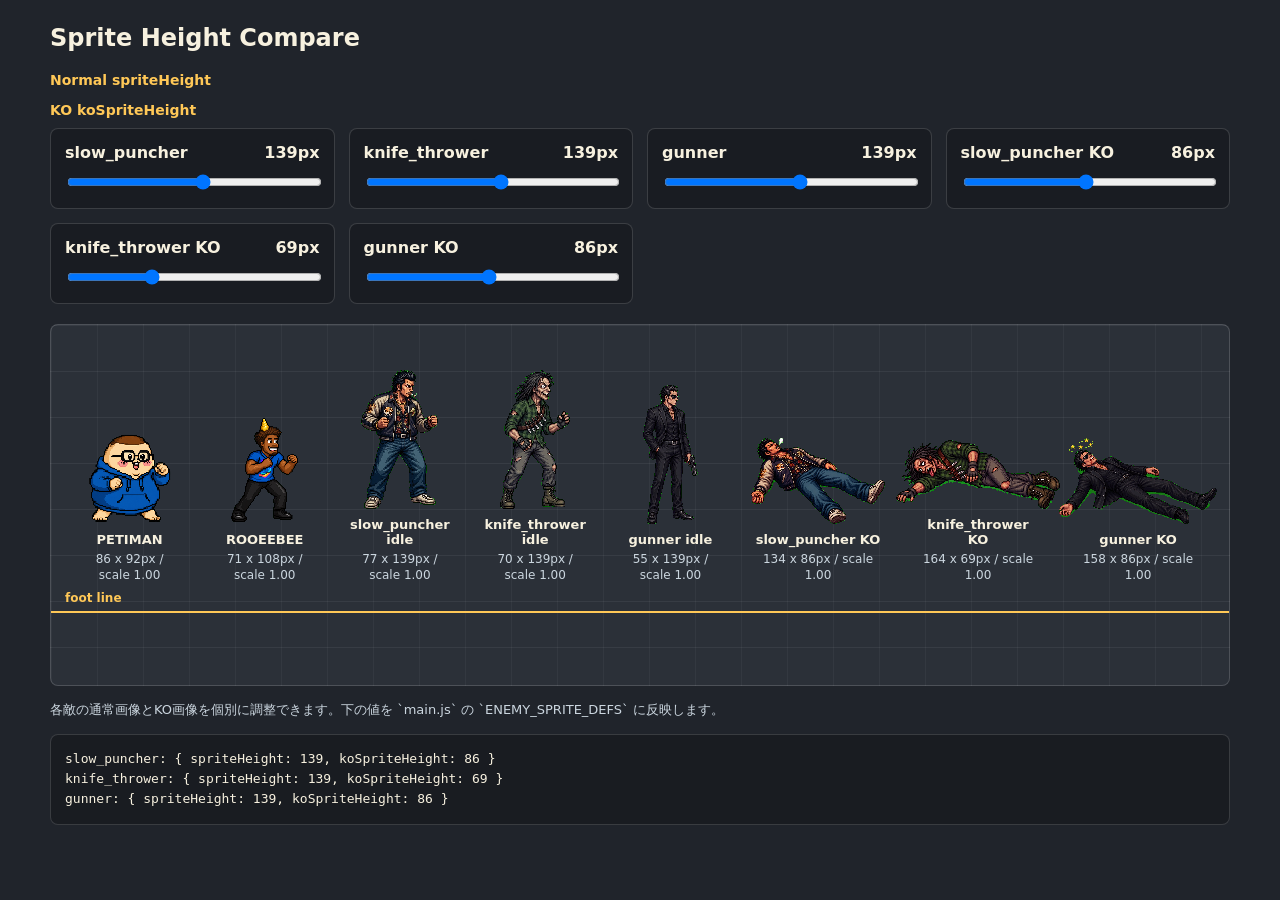
==== sprite-height-compare.html @ 7318591c "Add enemy sprites and size tuning" ====
<!doctype html>
<html lang="ja">
  <head>
    <meta charset="UTF-8" />
    <meta name="viewport" content="width=device-width, initial-scale=1.0" />
    <title>Sprite Height Compare</title>
    <style>
      :root {
        color: #f7f1df;
        background: #20242b;
        font-family: Trebuchet MS, system-ui, sans-serif;
      }

      body {
        margin: 0;
        padding: 24px;
      }

      main {
        max-width: 1180px;
        margin: 0 auto;
      }

      h1 {
        margin: 0 0 16px;
        font-size: 24px;
      }

      .controls {
        display: grid;
        grid-template-columns: repeat(auto-fit, minmax(260px, 1fr));
        gap: 14px;
        margin-bottom: 20px;
      }

      .controls-title {
        grid-column: 1 / -1;
        margin: 4px 0 -4px;
        color: #ffc857;
        font-size: 14px;
        font-weight: 900;
      }

      .control {
        padding: 14px;
        border: 1px solid rgba(255, 255, 255, 0.15);
        border-radius: 8px;
        background: rgba(0, 0, 0, 0.2);
      }

      label {
        display: flex;
        justify-content: space-between;
        gap: 12px;
        margin-bottom: 10px;
        font-weight: 900;
      }

      input[type="range"] {
        width: 100%;
      }

      .stage {
        position: relative;
        overflow-x: auto;
        min-height: 360px;
        border: 1px solid rgba(255, 255, 255, 0.16);
        border-radius: 8px;
        background:
          linear-gradient(rgba(255, 255, 255, 0.06) 1px, transparent 1px) 0 0 / 100% 46px,
          linear-gradient(90deg, rgba(255, 255, 255, 0.04) 1px, transparent 1px) 0 0 / 46px 100%,
          #2b3038;
      }

      .ground {
        position: absolute;
        left: 0;
        right: 0;
        bottom: 72px;
        height: 2px;
        background: #ffc857;
      }

      .line-label {
        position: absolute;
        left: 14px;
        bottom: 80px;
        color: #ffc857;
        font-size: 12px;
        font-weight: 900;
      }

      .row {
        position: relative;
        display: flex;
        align-items: flex-end;
        gap: 34px;
        min-width: 1040px;
        height: 330px;
        padding: 0 28px 72px;
        box-sizing: border-box;
      }

      .sprite-card {
        width: 126px;
        text-align: center;
      }

      .sprite-wrap {
        display: flex;
        align-items: flex-end;
        justify-content: center;
        height: 210px;
      }

      canvas {
        image-rendering: pixelated;
      }

      .name {
        margin-top: 8px;
        font-size: 13px;
        font-weight: 900;
      }

      .meta {
        margin-top: 4px;
        color: #cbd6df;
        font-size: 12px;
        line-height: 1.35;
      }

      .note {
        margin-top: 14px;
        color: #cbd6df;
        font-size: 13px;
        line-height: 1.55;
      }

      .values {
        white-space: pre-wrap;
        margin-top: 14px;
        padding: 14px;
        border: 1px solid rgba(255, 255, 255, 0.14);
        border-radius: 8px;
        color: #f7f1df;
        background: rgba(0, 0, 0, 0.22);
        font: 13px/1.55 ui-monospace, SFMono-Regular, Menlo, monospace;
      }
    </style>
  </head>
  <body>
    <main>
      <h1>Sprite Height Compare</h1>

      <section id="controls" class="controls">
        <div class="controls-title">Normal spriteHeight</div>
        <div class="controls-title">KO koSpriteHeight</div>
      </section>

      <section class="stage">
        <div class="ground"></div>
        <div class="line-label">foot line</div>
        <div id="row" class="row"></div>
      </section>

      <p class="note">
        各敵の通常画像とKO画像を個別に調整できます。下の値を `main.js` の `ENEMY_SPRITE_DEFS` に反映します。
      </p>
      <pre id="values" class="values"></pre>
    </main>

    <script>
      const sprites = [
        {
          name: "PETIMAN",
          kind: "player",
          path: "assets/sprites/player/petiman-idle.png",
          height: 92,
        },
        {
          name: "ROOEEBEE",
          kind: "player",
          path: "assets/sprites/player/rooeeebee-idle.png",
          height: 108,
        },
        {
          name: "slow_puncher idle",
          kind: "enemy",
          enemy: "slow_puncher",
          control: "slow_puncher",
          path: "assets/sprites/enemy/general/slow_puncher_idle.png",
          height: 139,
        },
        {
          name: "knife_thrower idle",
          kind: "enemy",
          enemy: "knife_thrower",
          control: "knife_thrower",
          path: "assets/sprites/enemy/general/knife_thrower_idle.png",
          height: 139,
        },
        {
          name: "gunner idle",
          kind: "enemy",
          enemy: "gunner",
          control: "gunner",
          path: "assets/sprites/enemy/general/gunner_idle.png",
          height: 139,
        },
        {
          name: "slow_puncher KO",
          kind: "enemy-ko",
          enemy: "slow_puncher",
          control: "slow_puncher_ko",
          path: "assets/sprites/enemy/general/slow_puncher_ko.png",
          height: 86,
        },
        {
          name: "knife_thrower KO",
          kind: "enemy-ko",
          enemy: "knife_thrower",
          control: "knife_thrower_ko",
          path: "assets/sprites/enemy/general/knife_thrower_ko.png",
          height: 69,
        },
        {
          name: "gunner KO",
          kind: "enemy-ko",
          enemy: "gunner",
          control: "gunner_ko",
          path: "assets/sprites/enemy/general/gunner_ko.png",
          height: 86,
        },
      ];

      const row = document.querySelector("#row");
      const controls = document.querySelector("#controls");
      const values = document.querySelector("#values");
      const loadedSprites = [];
      const sliders = {};
      const enemySettings = {
        slow_puncher: { spriteHeight: 139, koSpriteHeight: 86 },
        knife_thrower: { spriteHeight: 139, koSpriteHeight: 69 },
        gunner: { spriteHeight: 139, koSpriteHeight: 86 },
      };

      function loadImage(path) {
        return new Promise((resolve, reject) => {
          const image = new Image();
          image.onload = () => resolve(image);
          image.onerror = reject;
          image.src = path;
        });
      }

      function getVisibleBounds(image) {
        const canvas = document.createElement("canvas");
        canvas.width = image.naturalWidth;
        canvas.height = image.naturalHeight;
        const context = canvas.getContext("2d", { willReadFrequently: true });
        context.drawImage(image, 0, 0);
        const { data, width, height } = context.getImageData(0, 0, canvas.width, canvas.height);
        let minX = width;
        let minY = height;
        let maxX = -1;
        let maxY = -1;

        for (let y = 0; y < height; y += 1) {
          for (let x = 0; x < width; x += 1) {
            const alpha = data[(y * width + x) * 4 + 3];
            if (alpha <= 8) continue;
            minX = Math.min(minX, x);
            minY = Math.min(minY, y);
            maxX = Math.max(maxX, x);
            maxY = Math.max(maxY, y);
          }
        }

        return maxX < 0
          ? { x: 0, y: 0, width: image.naturalWidth, height: image.naturalHeight }
          : { x: minX, y: minY, width: maxX - minX + 1, height: maxY - minY + 1 };
      }

      function getScale(sprite) {
        if (sprite.control) return Number(sliders[sprite.control].input.value) / sprite.height;
        return 1;
      }

      function getDrawHeight(sprite) {
        if (!sprite.control) return sprite.height;
        return Number(sliders[sprite.control].input.value);
      }

      function drawSprite(item) {
        const scale = getScale(item);
        const drawHeight = getDrawHeight(item);
        const source = item.kind === "player"
          ? { x: 0, y: 0, width: item.image.naturalWidth, height: item.image.naturalHeight }
          : item.bounds;
        const drawWidth = Math.round(drawHeight * (source.width / source.height));
        item.canvas.width = Math.max(1, drawWidth);
        item.canvas.height = Math.max(1, drawHeight);
        const context = item.canvas.getContext("2d");
        context.imageSmoothingEnabled = false;
        context.clearRect(0, 0, item.canvas.width, item.canvas.height);
        context.drawImage(
          item.image,
          source.x,
          source.y,
          source.width,
          source.height,
          0,
          0,
          drawWidth,
          drawHeight,
        );
        item.meta.textContent = `${drawWidth} x ${drawHeight}px / scale ${scale.toFixed(2)}`;
      }

      function update() {
        Object.values(sliders).forEach(({ input, value }) => {
          value.textContent = `${input.value}px`;
        });
        loadedSprites.forEach(drawSprite);
        values.textContent = Object.entries(enemySettings)
          .map(([enemy, setting]) => {
            const spriteHeight = Number(sliders[enemy].input.value);
            const koSpriteHeight = Number(sliders[`${enemy}_ko`].input.value);
            return `${enemy}: { spriteHeight: ${spriteHeight}, koSpriteHeight: ${koSpriteHeight} }`;
          })
          .join("\n");
      }

      function addSlider(key, label, value, min, max) {
        const control = document.createElement("div");
        control.className = "control";
        const labelElement = document.createElement("label");
        labelElement.htmlFor = key;
        const labelText = document.createElement("span");
        labelText.textContent = label;
        const valueText = document.createElement("span");
        const input = document.createElement("input");
        input.id = key;
        input.type = "range";
        input.min = min;
        input.max = max;
        input.step = 1;
        input.value = value;
        input.addEventListener("input", update);
        labelElement.append(labelText, valueText);
        control.append(labelElement, input);
        controls.append(control);
        sliders[key] = { input, value: valueText };
      }

      function createControls() {
        Object.entries(enemySettings).forEach(([enemy, setting]) => {
          addSlider(enemy, enemy, setting.spriteHeight, 80, 190);
        });
        Object.entries(enemySettings).forEach(([enemy, setting]) => {
          addSlider(`${enemy}_ko`, `${enemy} KO`, setting.koSpriteHeight, 35, 140);
        });
      }

      async function init() {
        createControls();
        for (const sprite of sprites) {
          const image = await loadImage(sprite.path);
          const card = document.createElement("div");
          card.className = "sprite-card";
          const wrap = document.createElement("div");
          wrap.className = "sprite-wrap";
          const canvas = document.createElement("canvas");
          const name = document.createElement("div");
          name.className = "name";
          name.textContent = sprite.name;
          const meta = document.createElement("div");
          meta.className = "meta";
          wrap.append(canvas);
          card.append(wrap, name, meta);
          row.append(card);
          loadedSprites.push({
            ...sprite,
            image,
            canvas,
            meta,
            bounds: getVisibleBounds(image),
          });
        }
        update();
      }

      init();
    </script>
  </body>
</html>
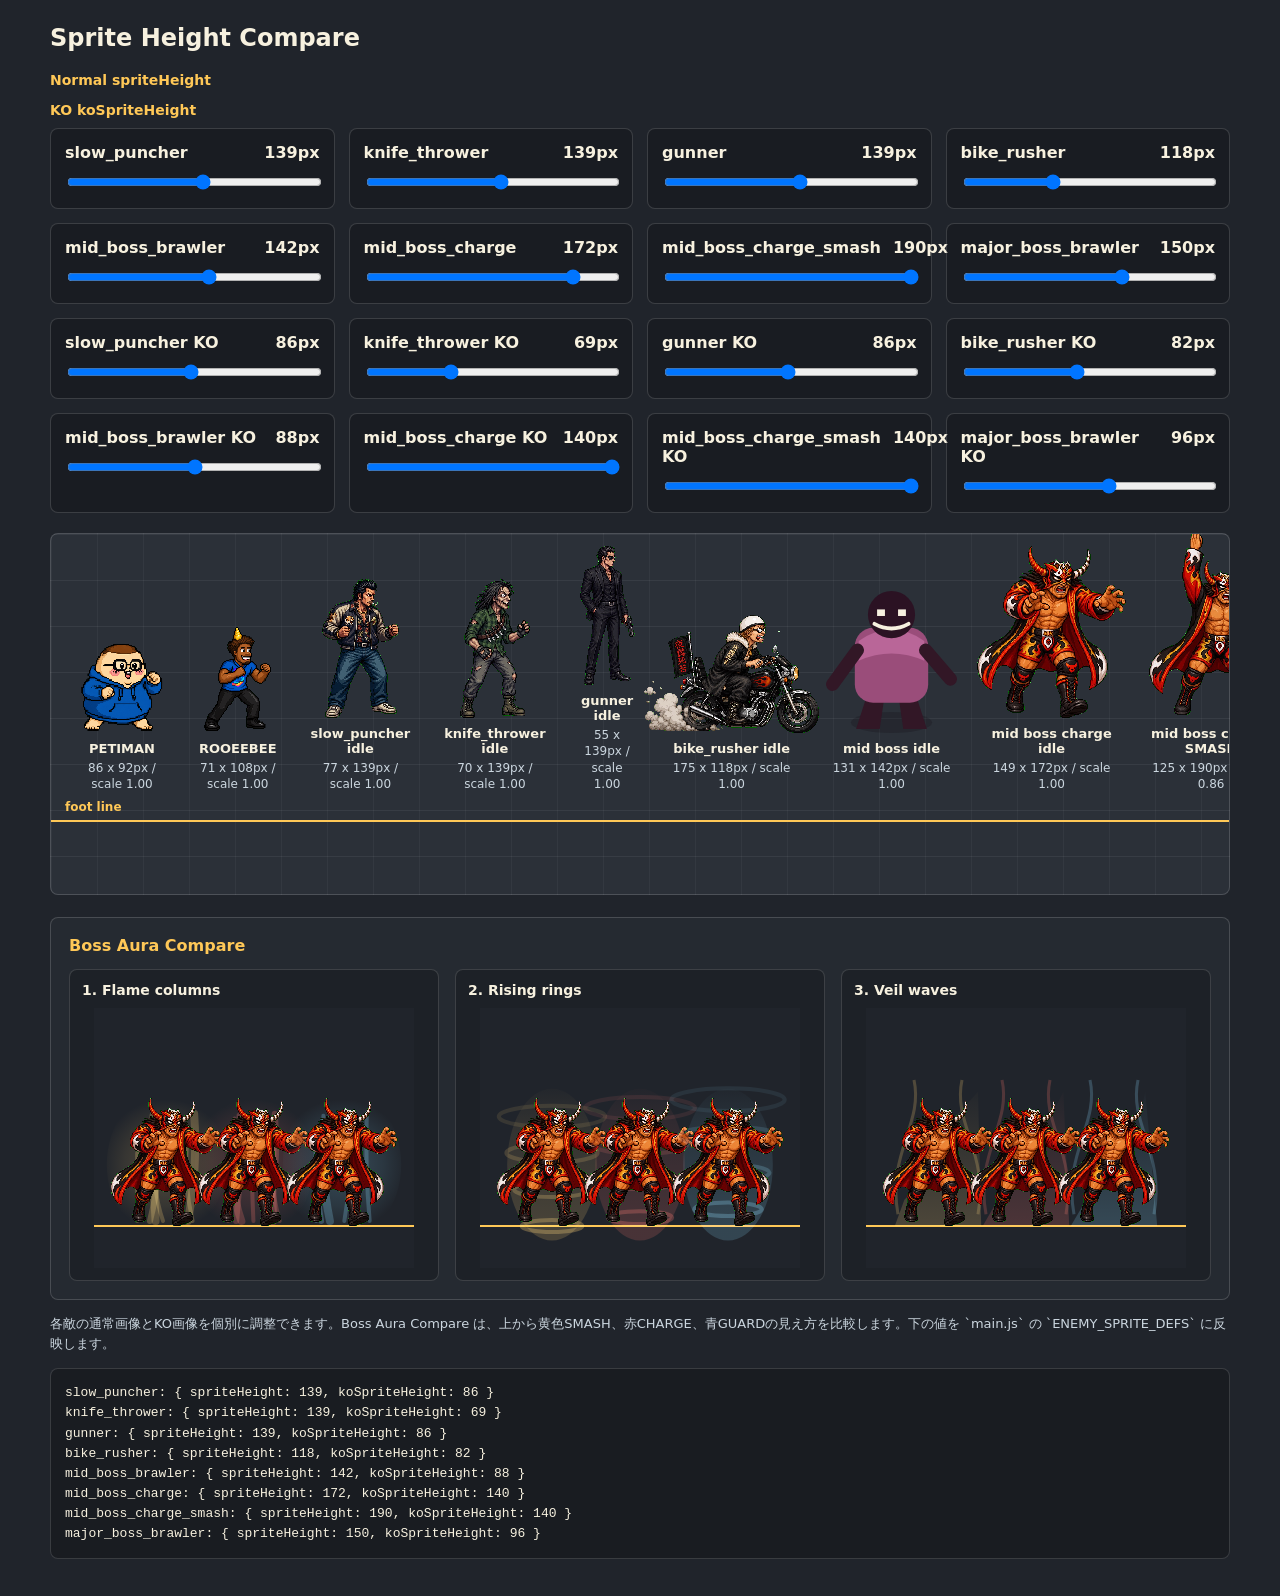
==== commit 06490d85: "Add mid boss charge sprites and aura" ====
--- a/sprite-height-compare.html
+++ b/sprite-height-compare.html
@@ -72,6 +72,47 @@
           #2b3038;
       }
 
+      .aura-stage {
+        margin-top: 22px;
+        padding: 18px;
+        border: 1px solid rgba(255, 255, 255, 0.16);
+        border-radius: 8px;
+        background: #252a31;
+      }
+
+      .aura-stage h2 {
+        margin: 0 0 14px;
+        color: #ffc857;
+        font-size: 16px;
+      }
+
+      .aura-grid {
+        display: grid;
+        grid-template-columns: repeat(auto-fit, minmax(260px, 1fr));
+        gap: 16px;
+      }
+
+      .aura-card {
+        padding: 12px;
+        border: 1px solid rgba(255, 255, 255, 0.14);
+        border-radius: 8px;
+        background: rgba(0, 0, 0, 0.2);
+      }
+
+      .aura-card h3 {
+        margin: 0 0 10px;
+        font-size: 14px;
+      }
+
+      .aura-canvas {
+        width: 100%;
+        max-width: 320px;
+        height: auto;
+        display: block;
+        margin: 0 auto;
+        image-rendering: pixelated;
+      }
+
       .ground {
         position: absolute;
         left: 0;
@@ -164,8 +205,26 @@
         <div id="row" class="row"></div>
       </section>
 
+      <section class="aura-stage">
+        <h2>Boss Aura Compare</h2>
+        <div class="aura-grid">
+          <article class="aura-card">
+            <h3>1. Flame columns</h3>
+            <canvas id="auraFlame" class="aura-canvas" width="320" height="260"></canvas>
+          </article>
+          <article class="aura-card">
+            <h3>2. Rising rings</h3>
+            <canvas id="auraRing" class="aura-canvas" width="320" height="260"></canvas>
+          </article>
+          <article class="aura-card">
+            <h3>3. Veil waves</h3>
+            <canvas id="auraVeil" class="aura-canvas" width="320" height="260"></canvas>
+          </article>
+        </div>
+      </section>
+
       <p class="note">
-        各敵の通常画像とKO画像を個別に調整できます。下の値を `main.js` の `ENEMY_SPRITE_DEFS` に反映します。
+        各敵の通常画像とKO画像を個別に調整できます。Boss Aura Compare は、上から黄色SMASH、赤CHARGE、青GUARDの見え方を比較します。下の値を `main.js` の `ENEMY_SPRITE_DEFS` に反映します。
       </p>
       <pre id="values" class="values"></pre>
     </main>
@@ -207,6 +266,46 @@
           control: "gunner",
           path: "assets/sprites/enemy/general/gunner_idle.png",
           height: 139,
+        },
+        {
+          name: "bike_rusher idle",
+          kind: "enemy",
+          enemy: "bike_rusher",
+          control: "bike_rusher",
+          path: "assets/sprites/enemy/general/bike_rusher_idle.png",
+          height: 118,
+        },
+        {
+          name: "mid boss idle",
+          kind: "enemy",
+          enemy: "mid_boss_brawler",
+          control: "mid_boss_brawler",
+          path: "assets/sprites/enemy/mid_boss/mid_boss_idle.svg",
+          height: 142,
+        },
+        {
+          name: "mid boss charge idle",
+          kind: "enemy",
+          enemy: "mid_boss_charge",
+          control: "mid_boss_charge",
+          path: "assets/sprites/enemy/mid_boss/mid_boss_charge_idle.png",
+          height: 172,
+        },
+        {
+          name: "mid boss charge SMASH",
+          kind: "enemy",
+          enemy: "mid_boss_charge_smash",
+          control: "mid_boss_charge_smash",
+          path: "assets/sprites/enemy/mid_boss/mid_boss_charge_attack1.png",
+          height: 220,
+        },
+        {
+          name: "major boss idle",
+          kind: "enemy",
+          enemy: "major_boss_brawler",
+          control: "major_boss_brawler",
+          path: "assets/sprites/enemy/major_boss/major_boss_idle.svg",
+          height: 150,
         },
         {
           name: "slow_puncher KO",
@@ -232,6 +331,38 @@
           path: "assets/sprites/enemy/general/gunner_ko.png",
           height: 86,
         },
+        {
+          name: "bike_rusher KO",
+          kind: "enemy-ko",
+          enemy: "bike_rusher",
+          control: "bike_rusher_ko",
+          path: "assets/sprites/enemy/general/bike_rusher_ko.png",
+          height: 82,
+        },
+        {
+          name: "mid boss KO",
+          kind: "enemy-ko",
+          enemy: "mid_boss_brawler",
+          control: "mid_boss_brawler_ko",
+          path: "assets/sprites/enemy/mid_boss/mid_boss_ko.svg",
+          height: 88,
+        },
+        {
+          name: "mid boss charge KO",
+          kind: "enemy-ko",
+          enemy: "mid_boss_charge",
+          control: "mid_boss_charge_ko",
+          path: "assets/sprites/enemy/mid_boss/mid_boss_charge_ko.png",
+          height: 140,
+        },
+        {
+          name: "major boss KO",
+          kind: "enemy-ko",
+          enemy: "major_boss_brawler",
+          control: "major_boss_brawler_ko",
+          path: "assets/sprites/enemy/major_boss/major_boss_ko.svg",
+          height: 96,
+        },
       ];
 
       const row = document.querySelector("#row");
@@ -239,10 +370,20 @@
       const values = document.querySelector("#values");
       const loadedSprites = [];
       const sliders = {};
+      const auraCanvases = [
+        { id: "auraFlame", style: "flame" },
+        { id: "auraRing", style: "ring" },
+        { id: "auraVeil", style: "veil" },
+      ];
       const enemySettings = {
         slow_puncher: { spriteHeight: 139, koSpriteHeight: 86 },
         knife_thrower: { spriteHeight: 139, koSpriteHeight: 69 },
         gunner: { spriteHeight: 139, koSpriteHeight: 86 },
+        bike_rusher: { spriteHeight: 118, koSpriteHeight: 82 },
+        mid_boss_brawler: { spriteHeight: 142, koSpriteHeight: 88 },
+        mid_boss_charge: { spriteHeight: 172, koSpriteHeight: 140 },
+        mid_boss_charge_smash: { spriteHeight: 220, koSpriteHeight: 140 },
+        major_boss_brawler: { spriteHeight: 150, koSpriteHeight: 96 },
       };
 
       function loadImage(path) {
@@ -318,6 +459,135 @@
         item.meta.textContent = `${drawWidth} x ${drawHeight}px / scale ${scale.toFixed(2)}`;
       }
 
+      function drawAuraPreview(style, canvas, image, bounds) {
+        const context = canvas.getContext("2d");
+        context.imageSmoothingEnabled = false;
+        context.clearRect(0, 0, canvas.width, canvas.height);
+        context.fillStyle = "#20242b";
+        context.fillRect(0, 0, canvas.width, canvas.height);
+        context.strokeStyle = "#ffc857";
+        context.lineWidth = 2;
+        context.beginPath();
+        context.moveTo(0, 218);
+        context.lineTo(canvas.width, 218);
+        context.stroke();
+
+        const colors = [
+          { name: "SMASH", color: { r: 255, g: 200, b: 87 }, x: 72 },
+          { name: "CHARGE", color: { r: 255, g: 95, b: 79 }, x: 160 },
+          { name: "GUARD", color: { r: 121, g: 215, b: 255 }, x: 248 },
+        ];
+        colors.forEach((entry, index) => {
+          const drawHeight = 128;
+          const drawWidth = Math.round(drawHeight * (bounds.width / bounds.height));
+          const x = entry.x;
+          const y = 218;
+          drawPreviewAura(context, style, x, y, 80, 146, entry.color, index);
+          context.drawImage(
+            image,
+            bounds.x,
+            bounds.y,
+            bounds.width,
+            bounds.height,
+            x - drawWidth / 2,
+            y - drawHeight,
+            drawWidth,
+            drawHeight,
+          );
+        });
+      }
+
+      function drawPreviewAura(context, style, x, y, width, height, color, seed) {
+        context.save();
+        context.globalCompositeOperation = "screen";
+        if (style === "ring") {
+          drawPreviewRingAura(context, x, y, width, height, color, seed);
+        } else if (style === "veil") {
+          drawPreviewVeilAura(context, x, y, width, height, color, seed);
+        } else {
+          drawPreviewFlameAura(context, x, y, width, height, color, seed);
+        }
+        context.restore();
+      }
+
+      function previewColor(color, alpha) {
+        return `rgba(${color.r}, ${color.g}, ${color.b}, ${alpha})`;
+      }
+
+      function drawPreviewFlameAura(context, x, y, width, height, color, seed) {
+        const gradient = context.createRadialGradient(x, y - height * 0.42, width * 0.1, x, y - height * 0.42, width * 0.82);
+        gradient.addColorStop(0, previewColor(color, 0.2));
+        gradient.addColorStop(0.58, previewColor(color, 0.1));
+        gradient.addColorStop(1, previewColor(color, 0));
+        context.fillStyle = gradient;
+        context.beginPath();
+        context.ellipse(x, y - height * 0.42, width * 0.74, height * 0.52, 0, 0, Math.PI * 2);
+        context.fill();
+
+        context.lineCap = "round";
+        for (let i = 0; i < 7; i += 1) {
+          const t = i / 6;
+          const drift = Math.sin(seed + i * 1.7) * width * 0.1;
+          const startX = x + (t - 0.5) * width * 0.72 + drift * 0.4;
+          const endY = y - height * (0.5 + 0.28 * Math.abs(Math.sin(seed + i)));
+          context.strokeStyle = previewColor(color, 0.24);
+          context.lineWidth = 4 + (i % 3) * 2;
+          context.beginPath();
+          context.moveTo(startX, y - 5);
+          context.quadraticCurveTo(startX + drift * 1.6, (y + endY) / 2, startX + drift, endY);
+          context.stroke();
+        }
+      }
+
+      function drawPreviewRingAura(context, x, y, width, height, color, seed) {
+        context.lineWidth = 4;
+        for (let i = 0; i < 4; i += 1) {
+          const rise = ((i + seed * 0.23) % 4) / 4;
+          const ringY = y - rise * height;
+          const ringW = width * (0.38 + rise * 0.38);
+          context.strokeStyle = previewColor(color, 0.24 * (1 - rise) + 0.05);
+          context.beginPath();
+          context.ellipse(x, ringY, ringW, ringW * 0.2, 0, 0, Math.PI * 2);
+          context.stroke();
+        }
+
+        const glow = context.createLinearGradient(x, y, x, y - height);
+        glow.addColorStop(0, previewColor(color, 0.18));
+        glow.addColorStop(0.7, previewColor(color, 0.08));
+        glow.addColorStop(1, previewColor(color, 0));
+        context.fillStyle = glow;
+        context.beginPath();
+        context.ellipse(x, y - height * 0.42, width * 0.56, height * 0.52, 0, 0, Math.PI * 2);
+        context.fill();
+      }
+
+      function drawPreviewVeilAura(context, x, y, width, height, color, seed) {
+        const gradient = context.createLinearGradient(x, y, x, y - height);
+        gradient.addColorStop(0, previewColor(color, 0.2));
+        gradient.addColorStop(0.5, previewColor(color, 0.1));
+        gradient.addColorStop(1, previewColor(color, 0));
+        context.fillStyle = gradient;
+        context.beginPath();
+        context.moveTo(x - width * 0.54, y);
+        for (let i = 0; i <= 6; i += 1) {
+          const t = i / 6;
+          const wave = Math.sin(seed + i * 1.3) * width * 0.08;
+          context.lineTo(x - width * 0.42 + t * width * 0.84 + wave, y - height * (0.18 + t * 0.74));
+        }
+        context.lineTo(x + width * 0.54, y);
+        context.closePath();
+        context.fill();
+
+        context.strokeStyle = previewColor(color, 0.22);
+        context.lineWidth = 3;
+        context.beginPath();
+        context.moveTo(x - width * 0.5, y - height * 0.08);
+        context.bezierCurveTo(x - width * 0.64, y - height * 0.5, x - width * 0.18, y - height * 0.7, x - width * 0.3, y - height);
+        context.moveTo(x + width * 0.5, y - height * 0.08);
+        context.bezierCurveTo(x + width * 0.64, y - height * 0.5, x + width * 0.18, y - height * 0.7, x + width * 0.3, y - height);
+        context.stroke();
+      }
+
       function update() {
         Object.values(sliders).forEach(({ input, value }) => {
           value.textContent = `${input.value}px`;
@@ -365,6 +635,8 @@
 
       async function init() {
         createControls();
+        let auraImage = null;
+        let auraBounds = null;
         for (const sprite of sprites) {
           const image = await loadImage(sprite.path);
           const card = document.createElement("div");
@@ -387,6 +659,15 @@
             meta,
             bounds: getVisibleBounds(image),
           });
+          if (sprite.enemy === "mid_boss_charge" && sprite.kind === "enemy") {
+            auraImage = image;
+            auraBounds = getVisibleBounds(image);
+          }
+        }
+        if (auraImage && auraBounds) {
+          auraCanvases.forEach(({ id, style }) => {
+            drawAuraPreview(style, document.querySelector(`#${id}`), auraImage, auraBounds);
+          });
         }
         update();
       }
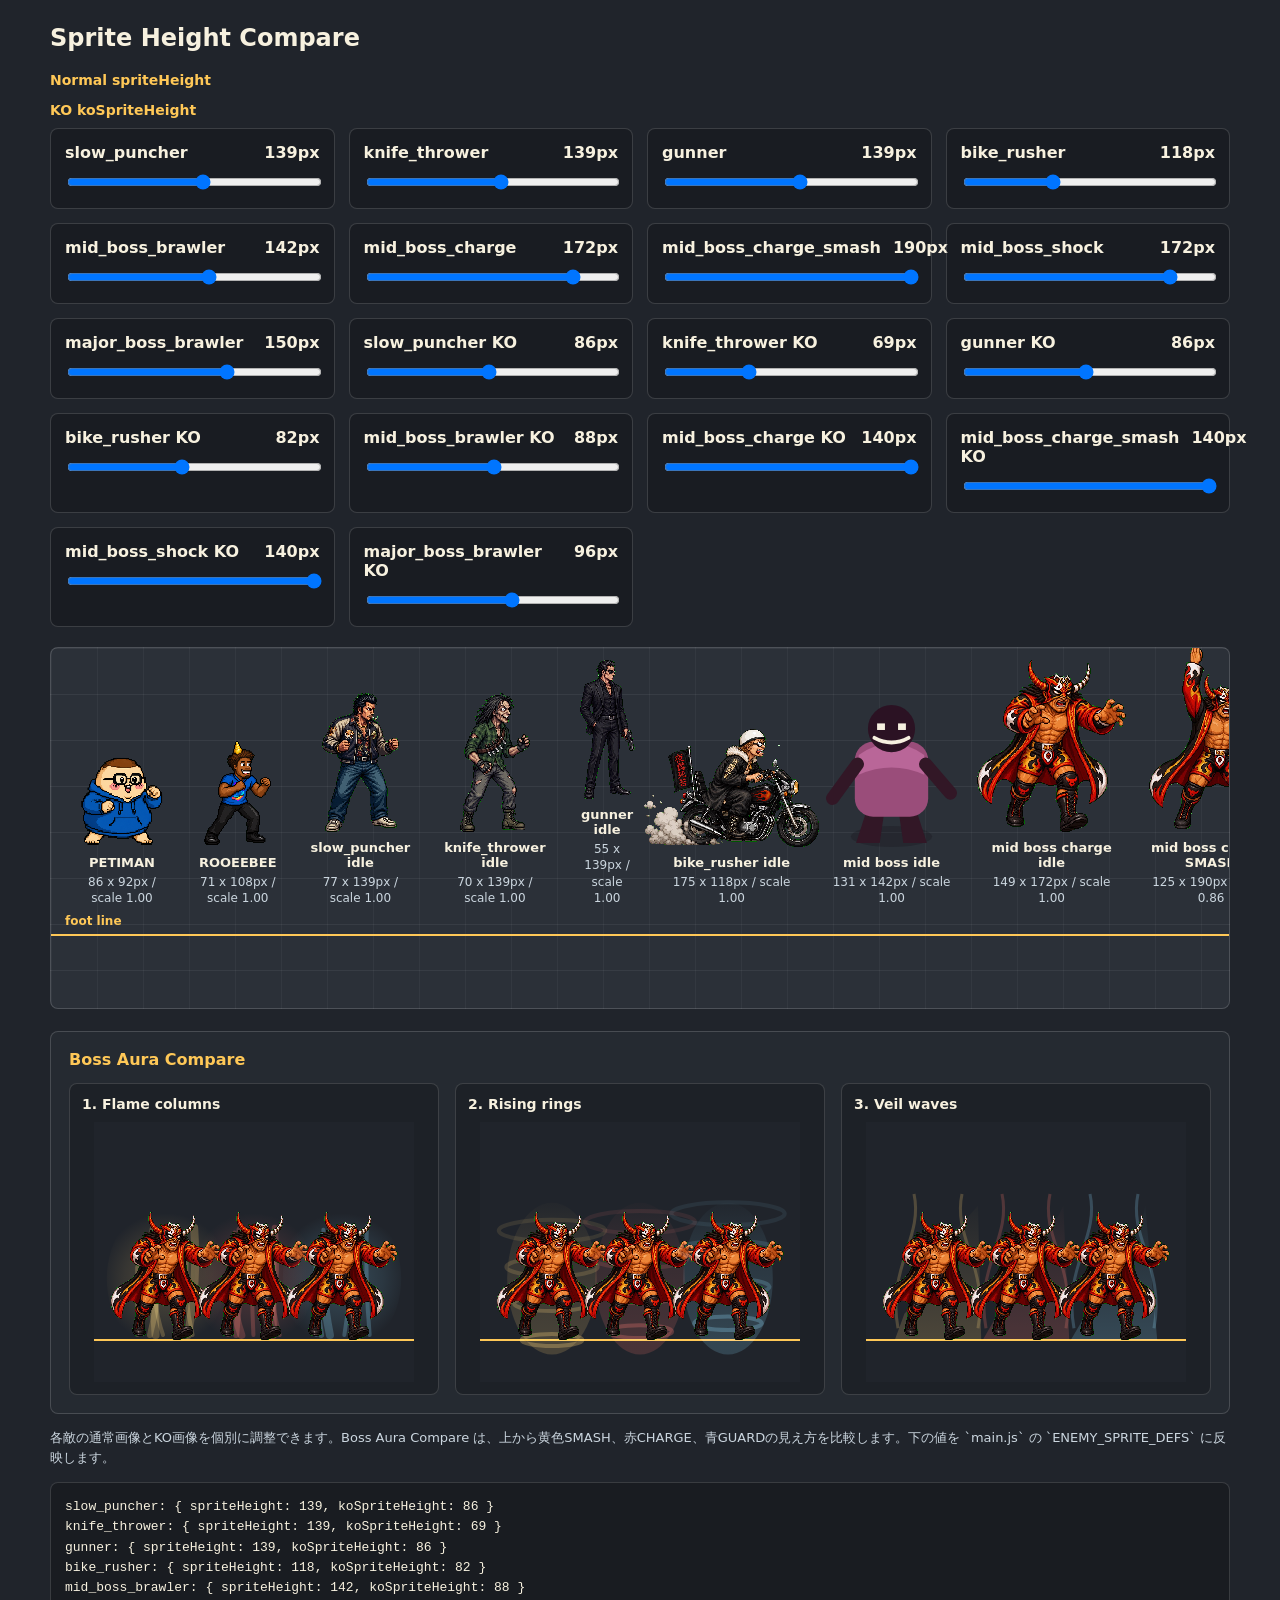
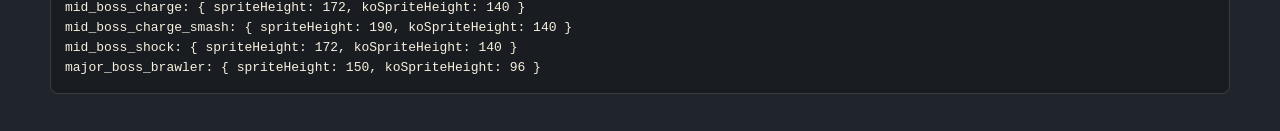
==== commit 1fea991c: "Add mid boss shock sprites" ====
--- a/sprite-height-compare.html
+++ b/sprite-height-compare.html
@@ -300,6 +300,14 @@
           height: 220,
         },
         {
+          name: "mid boss shock idle",
+          kind: "enemy",
+          enemy: "mid_boss_shock",
+          control: "mid_boss_shock",
+          path: "assets/sprites/enemy/mid_boss/mid_boss_shock_idle.png",
+          height: 172,
+        },
+        {
           name: "major boss idle",
           kind: "enemy",
           enemy: "major_boss_brawler",
@@ -353,6 +361,14 @@
           enemy: "mid_boss_charge",
           control: "mid_boss_charge_ko",
           path: "assets/sprites/enemy/mid_boss/mid_boss_charge_ko.png",
+          height: 140,
+        },
+        {
+          name: "mid boss shock KO",
+          kind: "enemy-ko",
+          enemy: "mid_boss_shock",
+          control: "mid_boss_shock_ko",
+          path: "assets/sprites/enemy/mid_boss/mid_boss_shock_ko.png",
           height: 140,
         },
         {
@@ -383,6 +399,7 @@
         mid_boss_brawler: { spriteHeight: 142, koSpriteHeight: 88 },
         mid_boss_charge: { spriteHeight: 172, koSpriteHeight: 140 },
         mid_boss_charge_smash: { spriteHeight: 220, koSpriteHeight: 140 },
+        mid_boss_shock: { spriteHeight: 172, koSpriteHeight: 140 },
         major_boss_brawler: { spriteHeight: 150, koSpriteHeight: 96 },
       };
 
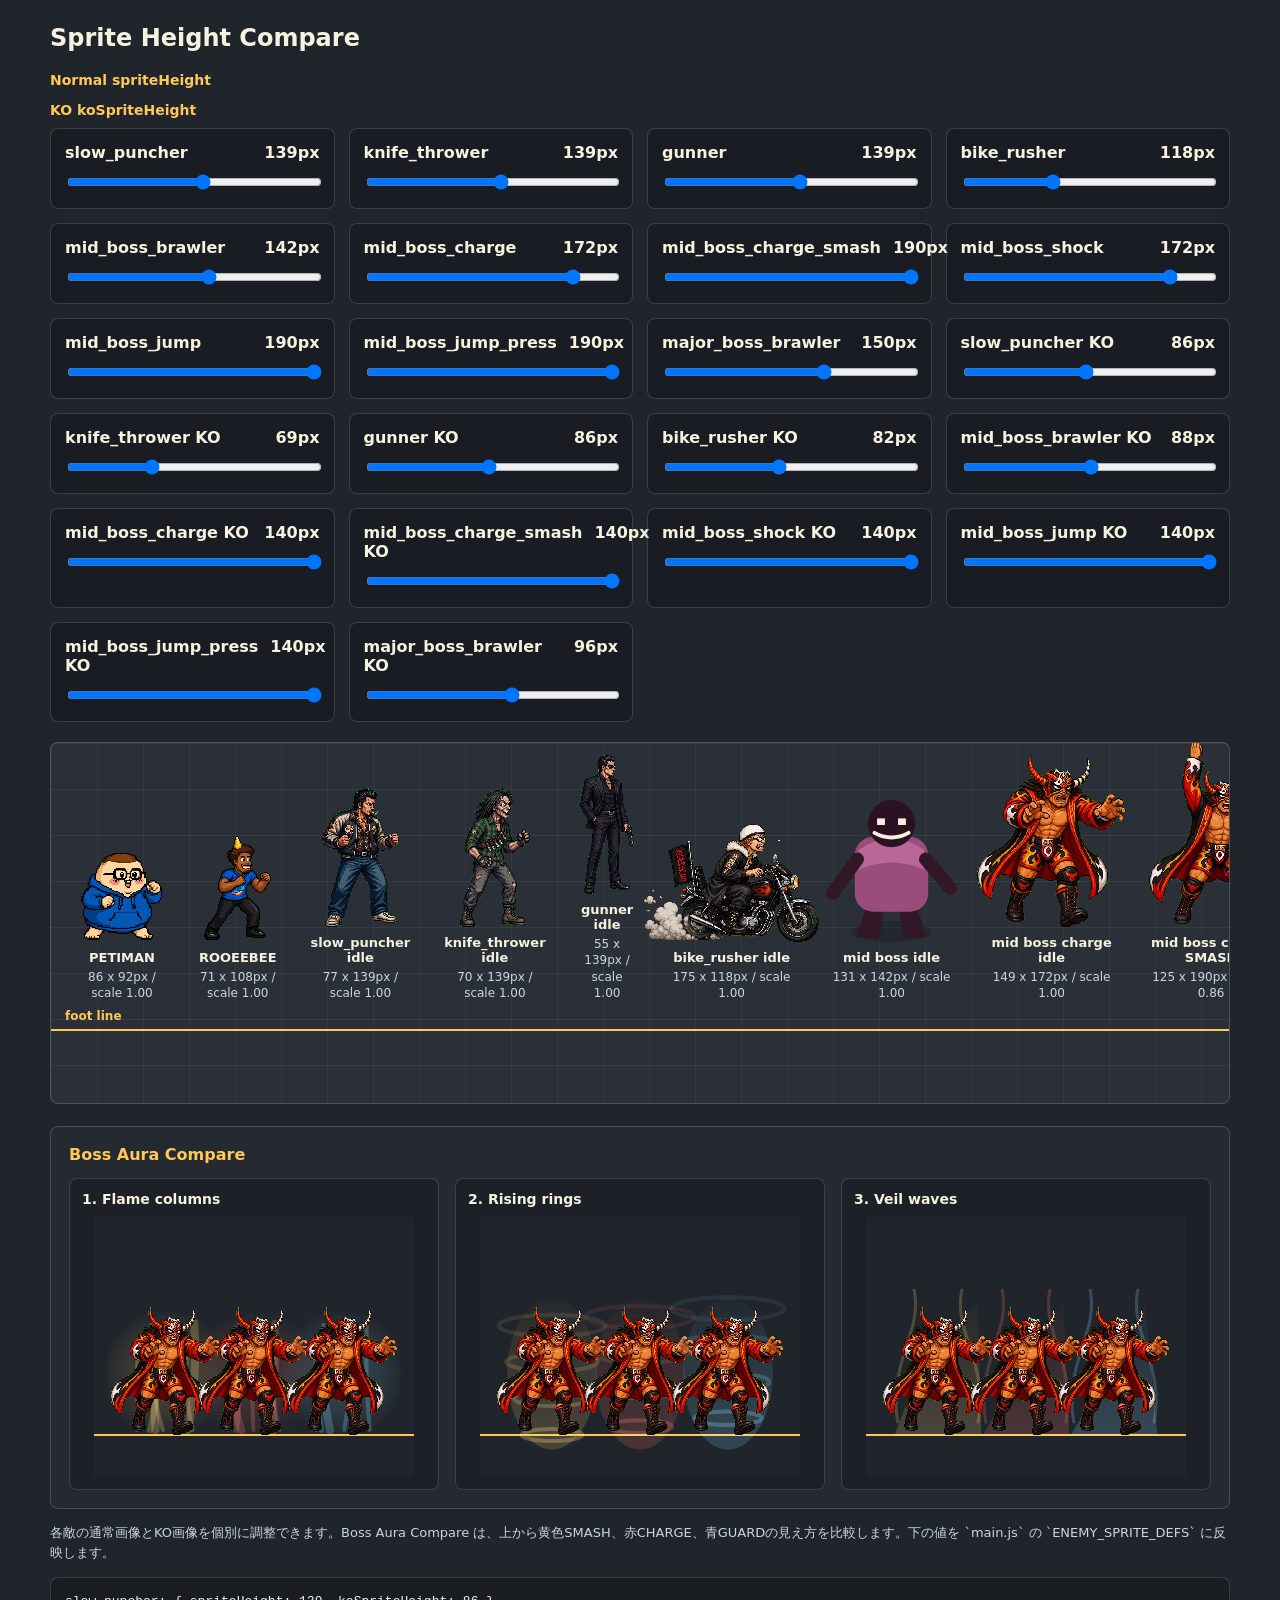
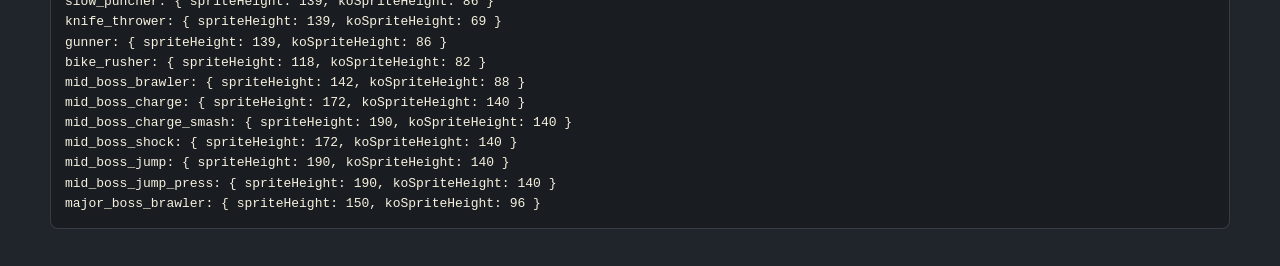
==== commit 08e4f9dd: "Add mid boss jump sprites" ====
--- a/sprite-height-compare.html
+++ b/sprite-height-compare.html
@@ -308,6 +308,22 @@
           height: 172,
         },
         {
+          name: "mid boss jump idle",
+          kind: "enemy",
+          enemy: "mid_boss_jump",
+          control: "mid_boss_jump",
+          path: "assets/sprites/enemy/mid_boss/mid_boss_jump_idle.png",
+          height: 224,
+        },
+        {
+          name: "mid boss jump press",
+          kind: "enemy",
+          enemy: "mid_boss_jump_press",
+          control: "mid_boss_jump_press",
+          path: "assets/sprites/enemy/mid_boss/mid_boss_jump_press.png",
+          height: 190,
+        },
+        {
           name: "major boss idle",
           kind: "enemy",
           enemy: "major_boss_brawler",
@@ -370,6 +386,14 @@
           control: "mid_boss_shock_ko",
           path: "assets/sprites/enemy/mid_boss/mid_boss_shock_ko.png",
           height: 140,
+        },
+        {
+          name: "mid boss jump KO",
+          kind: "enemy-ko",
+          enemy: "mid_boss_jump",
+          control: "mid_boss_jump_ko",
+          path: "assets/sprites/enemy/mid_boss/mid_boss_jump_ko.png",
+          height: 182,
         },
         {
           name: "major boss KO",
@@ -400,6 +424,8 @@
         mid_boss_charge: { spriteHeight: 172, koSpriteHeight: 140 },
         mid_boss_charge_smash: { spriteHeight: 220, koSpriteHeight: 140 },
         mid_boss_shock: { spriteHeight: 172, koSpriteHeight: 140 },
+        mid_boss_jump: { spriteHeight: 224, koSpriteHeight: 182 },
+        mid_boss_jump_press: { spriteHeight: 190, koSpriteHeight: 140 },
         major_boss_brawler: { spriteHeight: 150, koSpriteHeight: 96 },
       };
 
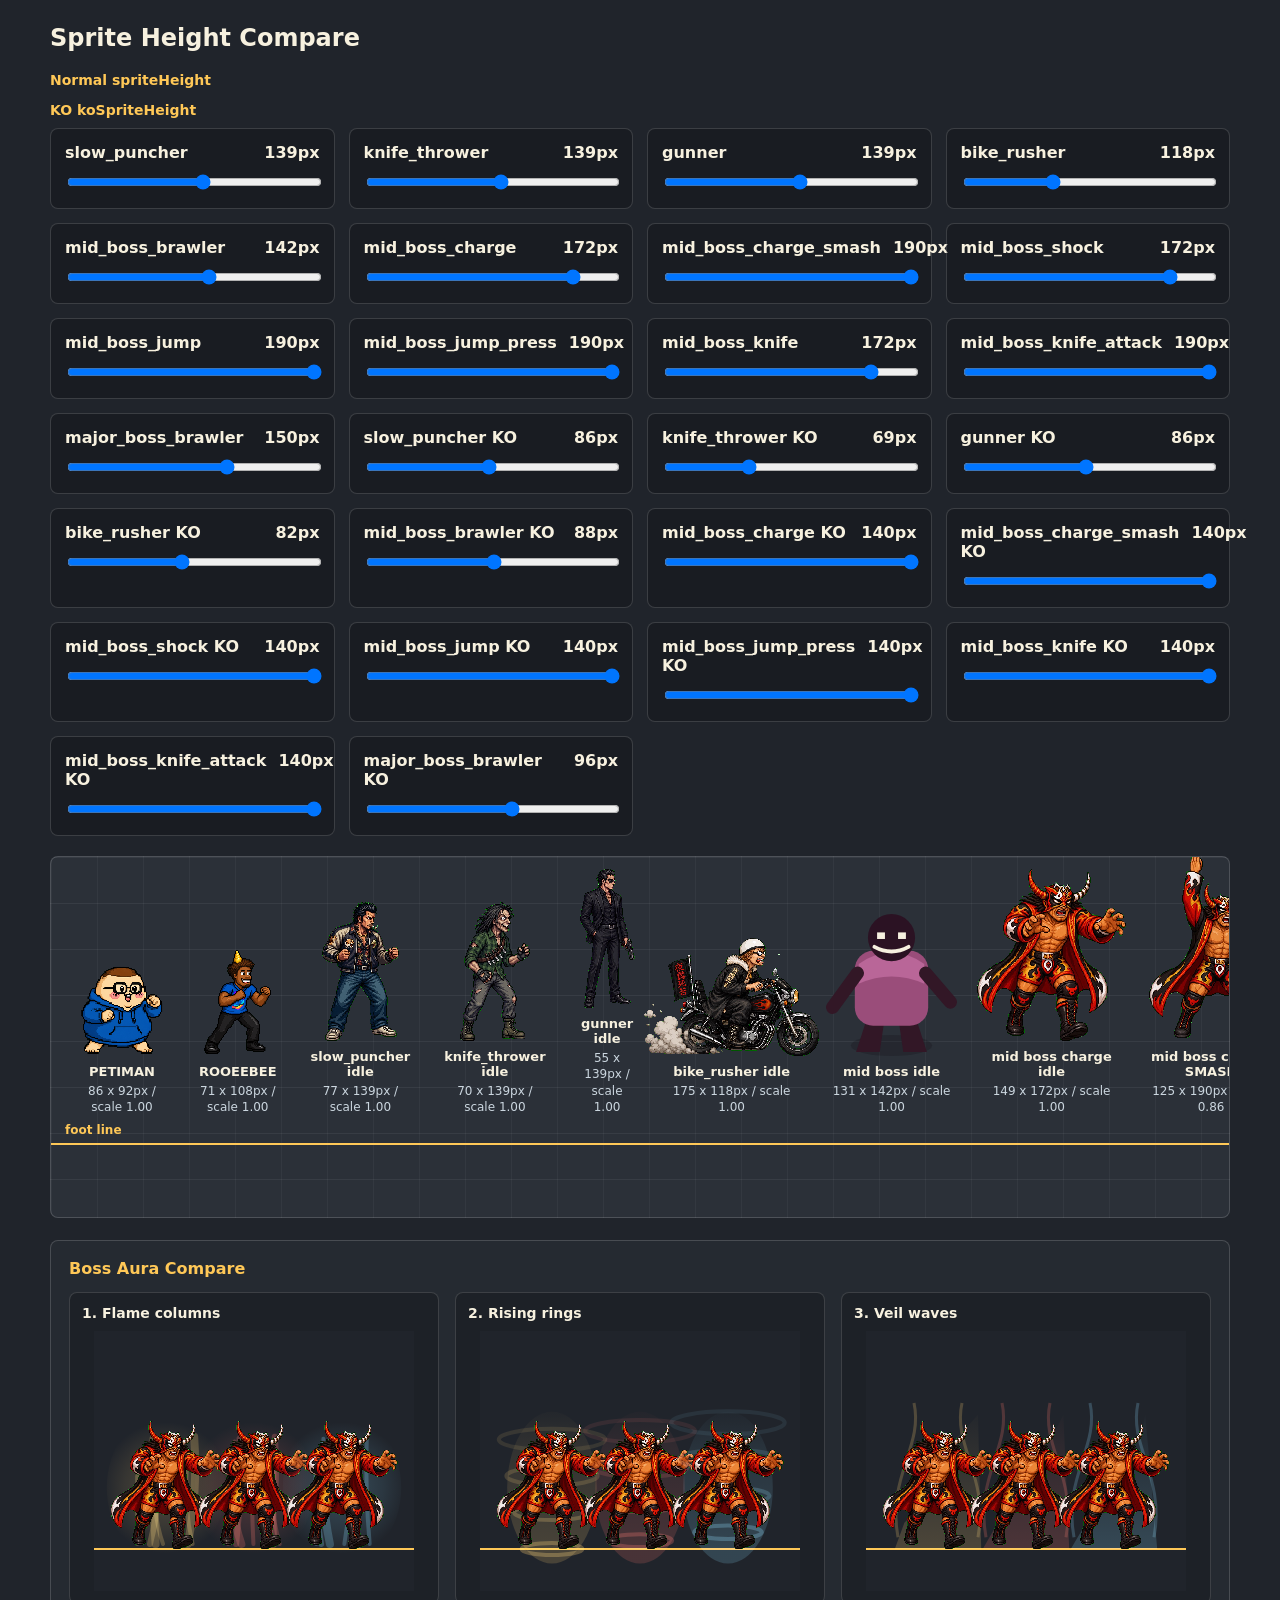
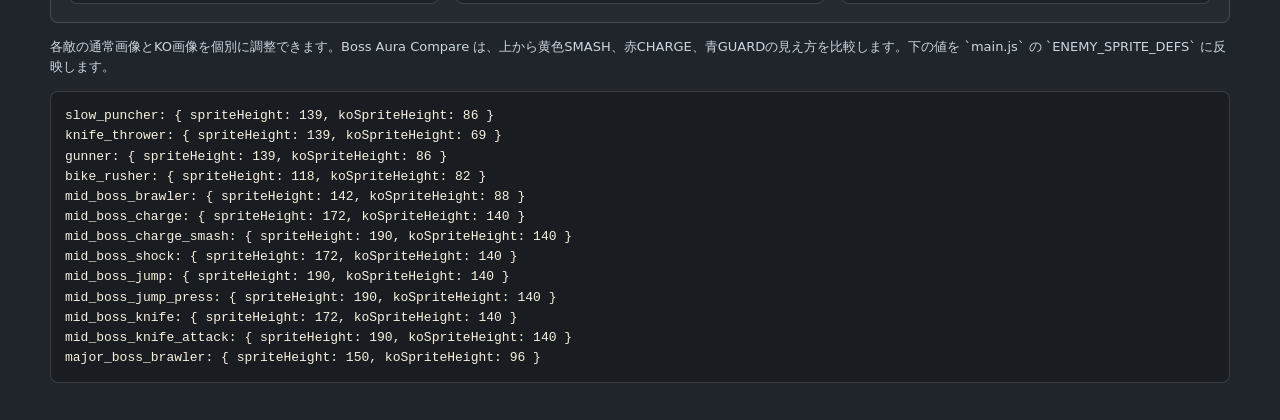
==== commit 4b7a36d1: "Add mid boss knife sprites" ====
--- a/sprite-height-compare.html
+++ b/sprite-height-compare.html
@@ -324,6 +324,22 @@
           height: 190,
         },
         {
+          name: "mid boss knife idle",
+          kind: "enemy",
+          enemy: "mid_boss_knife",
+          control: "mid_boss_knife",
+          path: "assets/sprites/enemy/mid_boss/mid_boss_knife_idle.png",
+          height: 172,
+        },
+        {
+          name: "mid boss knife attack",
+          kind: "enemy",
+          enemy: "mid_boss_knife_attack",
+          control: "mid_boss_knife_attack",
+          path: "assets/sprites/enemy/mid_boss/mid_boss_knife_attack.png",
+          height: 244,
+        },
+        {
           name: "major boss idle",
           kind: "enemy",
           enemy: "major_boss_brawler",
@@ -393,6 +409,14 @@
           enemy: "mid_boss_jump",
           control: "mid_boss_jump_ko",
           path: "assets/sprites/enemy/mid_boss/mid_boss_jump_ko.png",
+          height: 182,
+        },
+        {
+          name: "mid boss knife KO",
+          kind: "enemy-ko",
+          enemy: "mid_boss_knife",
+          control: "mid_boss_knife_ko",
+          path: "assets/sprites/enemy/mid_boss/mid_boss_knife_ko.png",
           height: 182,
         },
         {
@@ -426,6 +450,8 @@
         mid_boss_shock: { spriteHeight: 172, koSpriteHeight: 140 },
         mid_boss_jump: { spriteHeight: 224, koSpriteHeight: 182 },
         mid_boss_jump_press: { spriteHeight: 190, koSpriteHeight: 140 },
+        mid_boss_knife: { spriteHeight: 172, koSpriteHeight: 182 },
+        mid_boss_knife_attack: { spriteHeight: 244, koSpriteHeight: 182 },
         major_boss_brawler: { spriteHeight: 150, koSpriteHeight: 96 },
       };
 
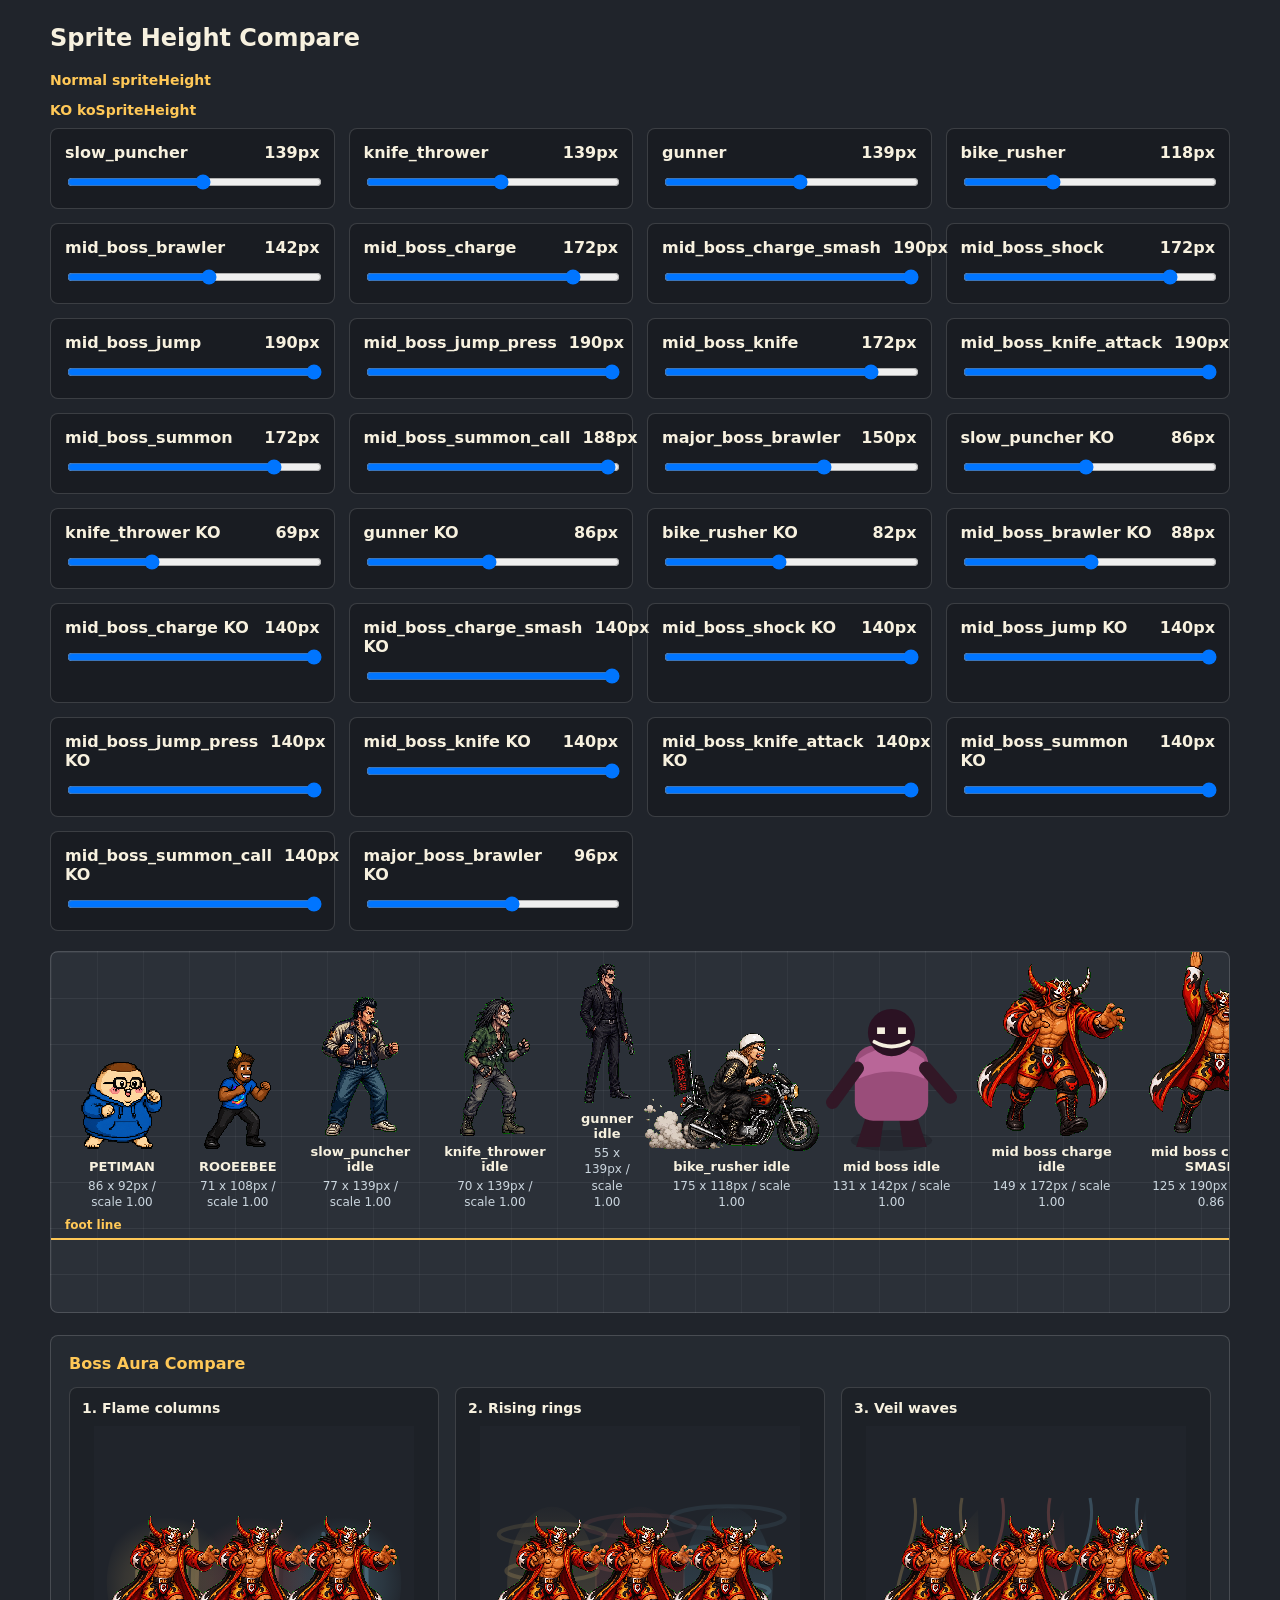
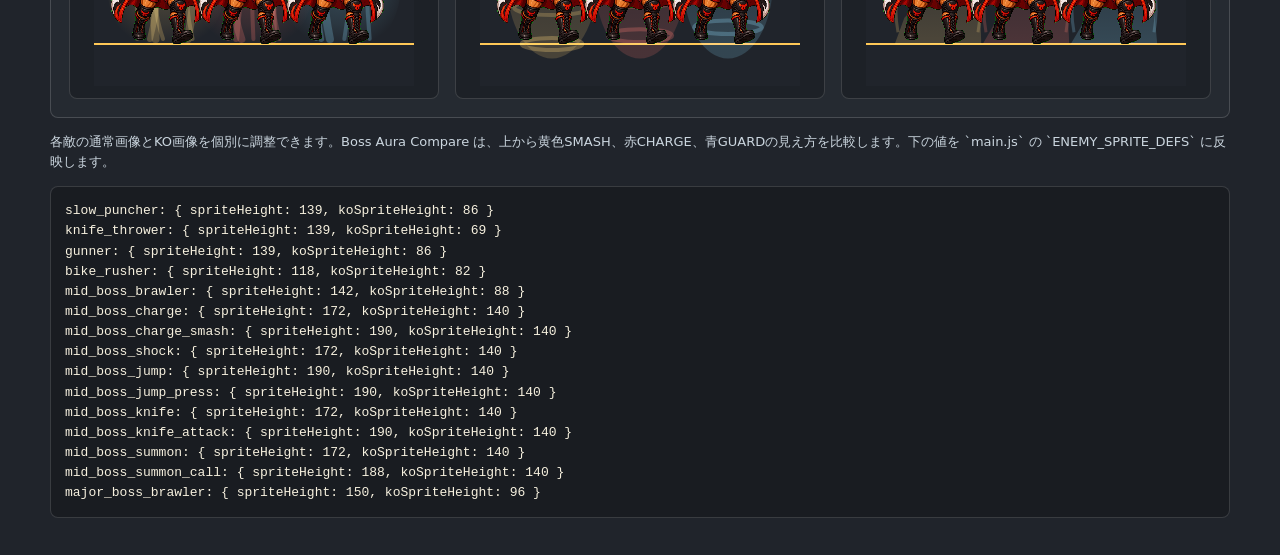
==== commit fc792a81: "Add mid boss summon sprites" ====
--- a/sprite-height-compare.html
+++ b/sprite-height-compare.html
@@ -340,6 +340,22 @@
           height: 244,
         },
         {
+          name: "mid boss summon idle",
+          kind: "enemy",
+          enemy: "mid_boss_summon",
+          control: "mid_boss_summon",
+          path: "assets/sprites/enemy/mid_boss/mid_boss_summon_idle.png",
+          height: 172,
+        },
+        {
+          name: "mid boss summon call",
+          kind: "enemy",
+          enemy: "mid_boss_summon_call",
+          control: "mid_boss_summon_call",
+          path: "assets/sprites/enemy/mid_boss/mid_boss_summon_call.png",
+          height: 188,
+        },
+        {
           name: "major boss idle",
           kind: "enemy",
           enemy: "major_boss_brawler",
@@ -418,6 +434,14 @@
           control: "mid_boss_knife_ko",
           path: "assets/sprites/enemy/mid_boss/mid_boss_knife_ko.png",
           height: 182,
+        },
+        {
+          name: "mid boss summon KO",
+          kind: "enemy-ko",
+          enemy: "mid_boss_summon",
+          control: "mid_boss_summon_ko",
+          path: "assets/sprites/enemy/mid_boss/mid_boss_summon_ko.png",
+          height: 140,
         },
         {
           name: "major boss KO",
@@ -452,6 +476,8 @@
         mid_boss_jump_press: { spriteHeight: 190, koSpriteHeight: 140 },
         mid_boss_knife: { spriteHeight: 172, koSpriteHeight: 182 },
         mid_boss_knife_attack: { spriteHeight: 244, koSpriteHeight: 182 },
+        mid_boss_summon: { spriteHeight: 172, koSpriteHeight: 140 },
+        mid_boss_summon_call: { spriteHeight: 188, koSpriteHeight: 140 },
         major_boss_brawler: { spriteHeight: 150, koSpriteHeight: 96 },
       };
 
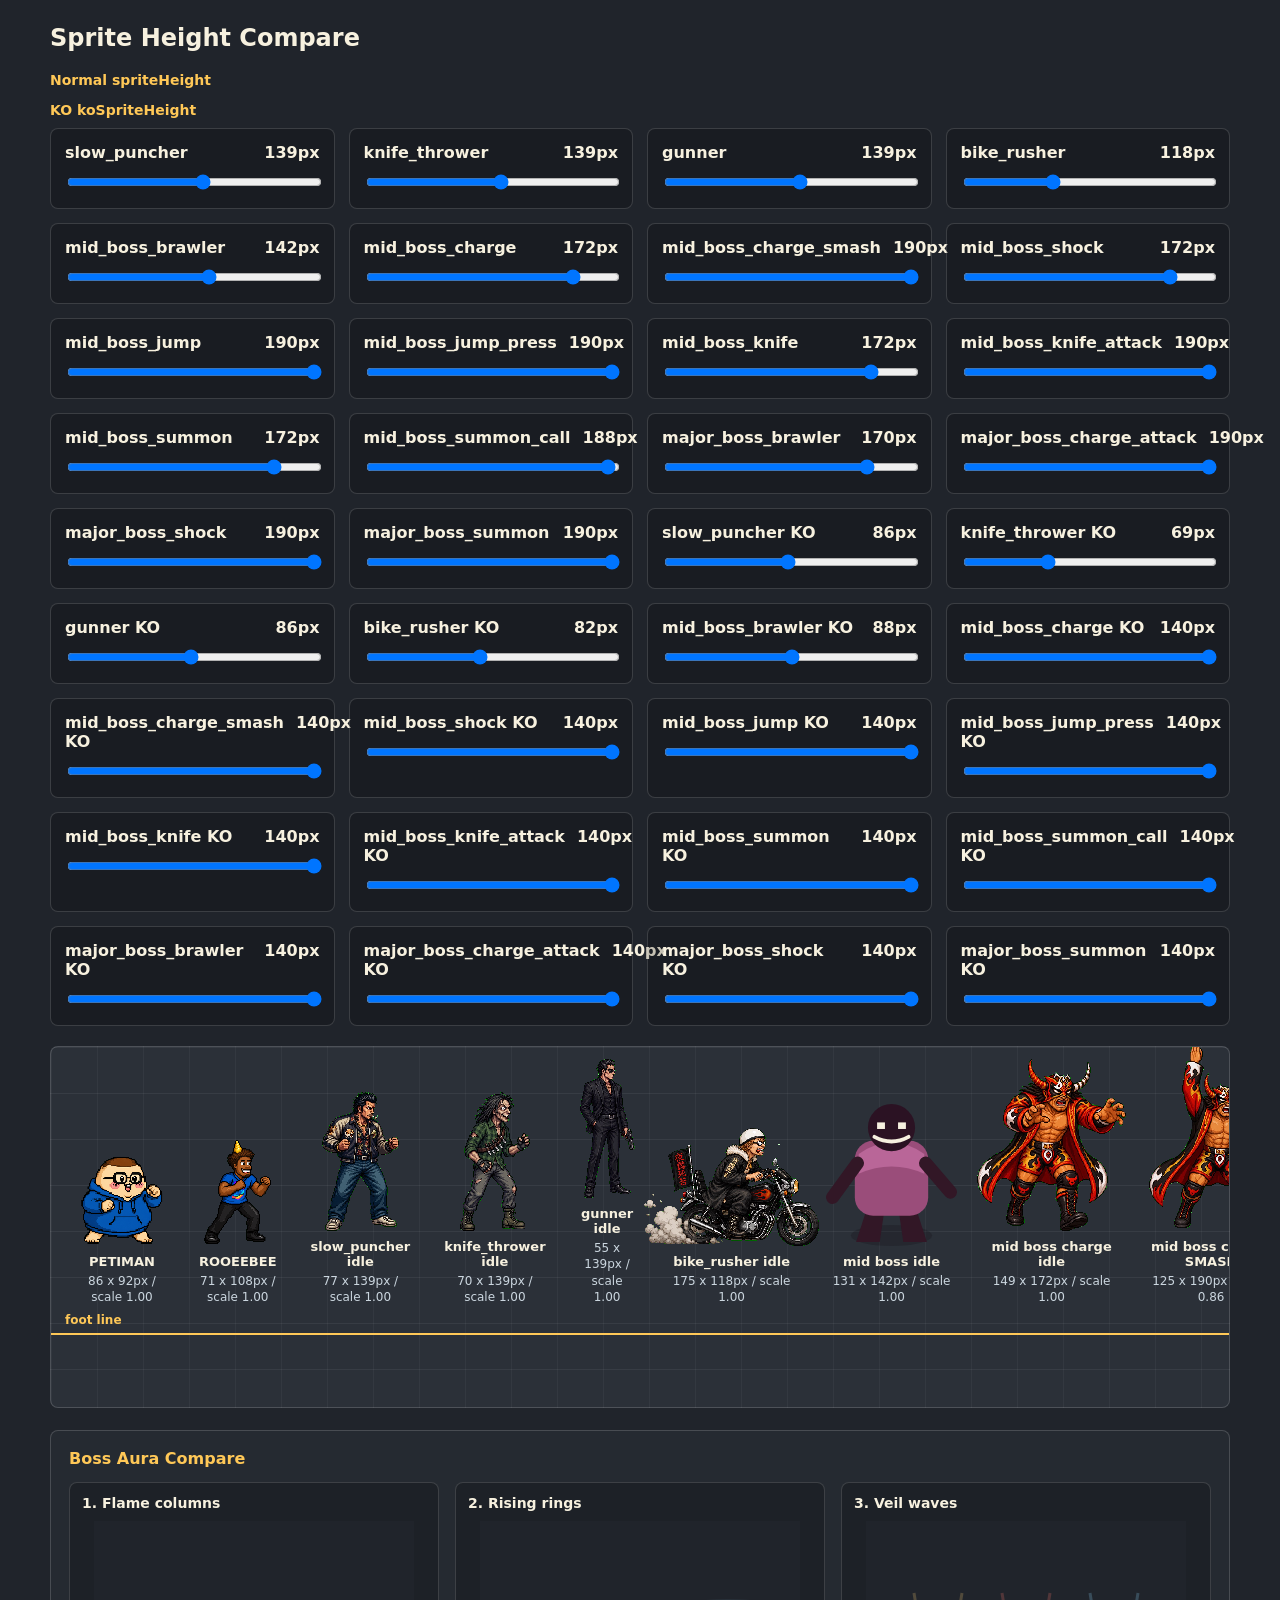
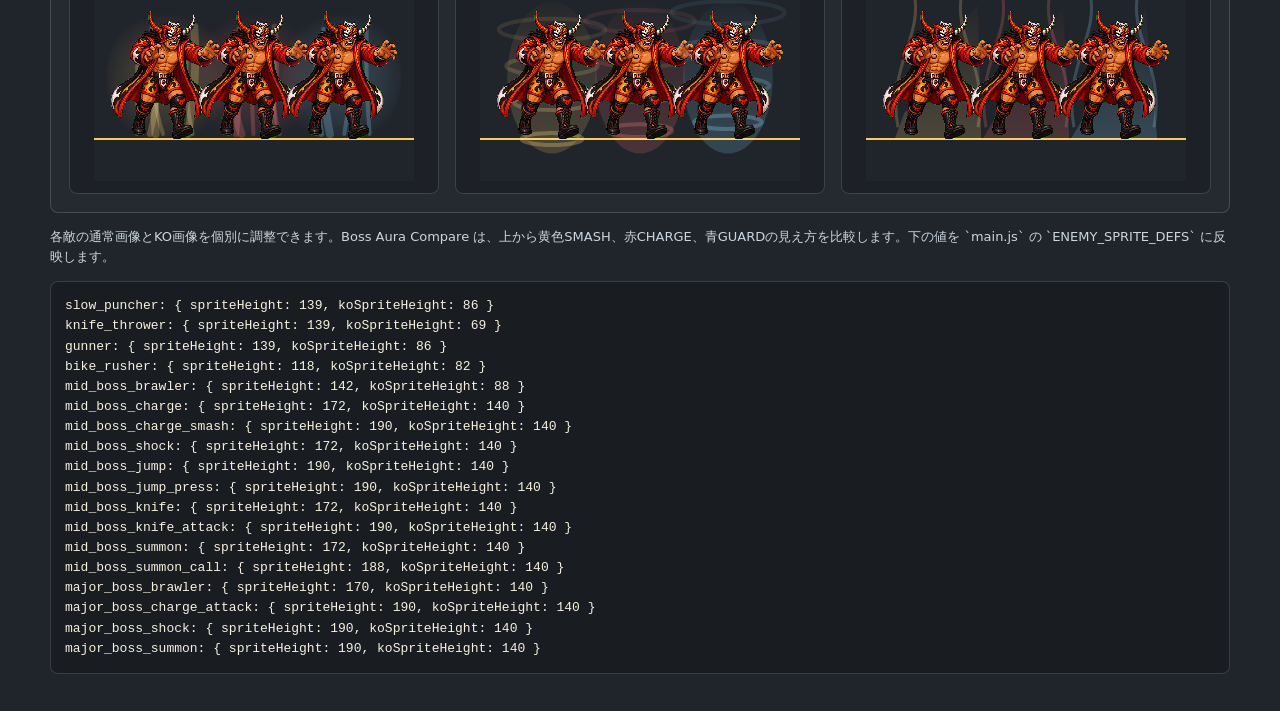
==== commit babe7c7a: "Add major boss sprites" ====
--- a/sprite-height-compare.html
+++ b/sprite-height-compare.html
@@ -360,8 +360,32 @@
           kind: "enemy",
           enemy: "major_boss_brawler",
           control: "major_boss_brawler",
-          path: "assets/sprites/enemy/major_boss/major_boss_idle.svg",
-          height: 150,
+          path: "assets/sprites/enemy/major_boss/major_boss_idle.png",
+          height: 170,
+        },
+        {
+          name: "major boss shock",
+          kind: "enemy",
+          enemy: "major_boss_shock",
+          control: "major_boss_shock",
+          path: "assets/sprites/enemy/major_boss/major_boss_shock.png",
+          height: 205,
+        },
+        {
+          name: "major boss charge attack",
+          kind: "enemy",
+          enemy: "major_boss_charge_attack",
+          control: "major_boss_charge_attack",
+          path: "assets/sprites/enemy/major_boss/major_boss_charge_attack.png",
+          height: 205,
+        },
+        {
+          name: "major boss summon",
+          kind: "enemy",
+          enemy: "major_boss_summon",
+          control: "major_boss_summon",
+          path: "assets/sprites/enemy/major_boss/major_boss_summon.png",
+          height: 205,
         },
         {
           name: "slow_puncher KO",
@@ -448,8 +472,8 @@
           kind: "enemy-ko",
           enemy: "major_boss_brawler",
           control: "major_boss_brawler_ko",
-          path: "assets/sprites/enemy/major_boss/major_boss_ko.svg",
-          height: 96,
+          path: "assets/sprites/enemy/major_boss/major_boss_ko.png",
+          height: 140,
         },
       ];
 
@@ -478,7 +502,10 @@
         mid_boss_knife_attack: { spriteHeight: 244, koSpriteHeight: 182 },
         mid_boss_summon: { spriteHeight: 172, koSpriteHeight: 140 },
         mid_boss_summon_call: { spriteHeight: 188, koSpriteHeight: 140 },
-        major_boss_brawler: { spriteHeight: 150, koSpriteHeight: 96 },
+        major_boss_brawler: { spriteHeight: 170, koSpriteHeight: 140 },
+        major_boss_charge_attack: { spriteHeight: 205, koSpriteHeight: 140 },
+        major_boss_shock: { spriteHeight: 205, koSpriteHeight: 140 },
+        major_boss_summon: { spriteHeight: 205, koSpriteHeight: 140 },
       };
 
       function loadImage(path) {
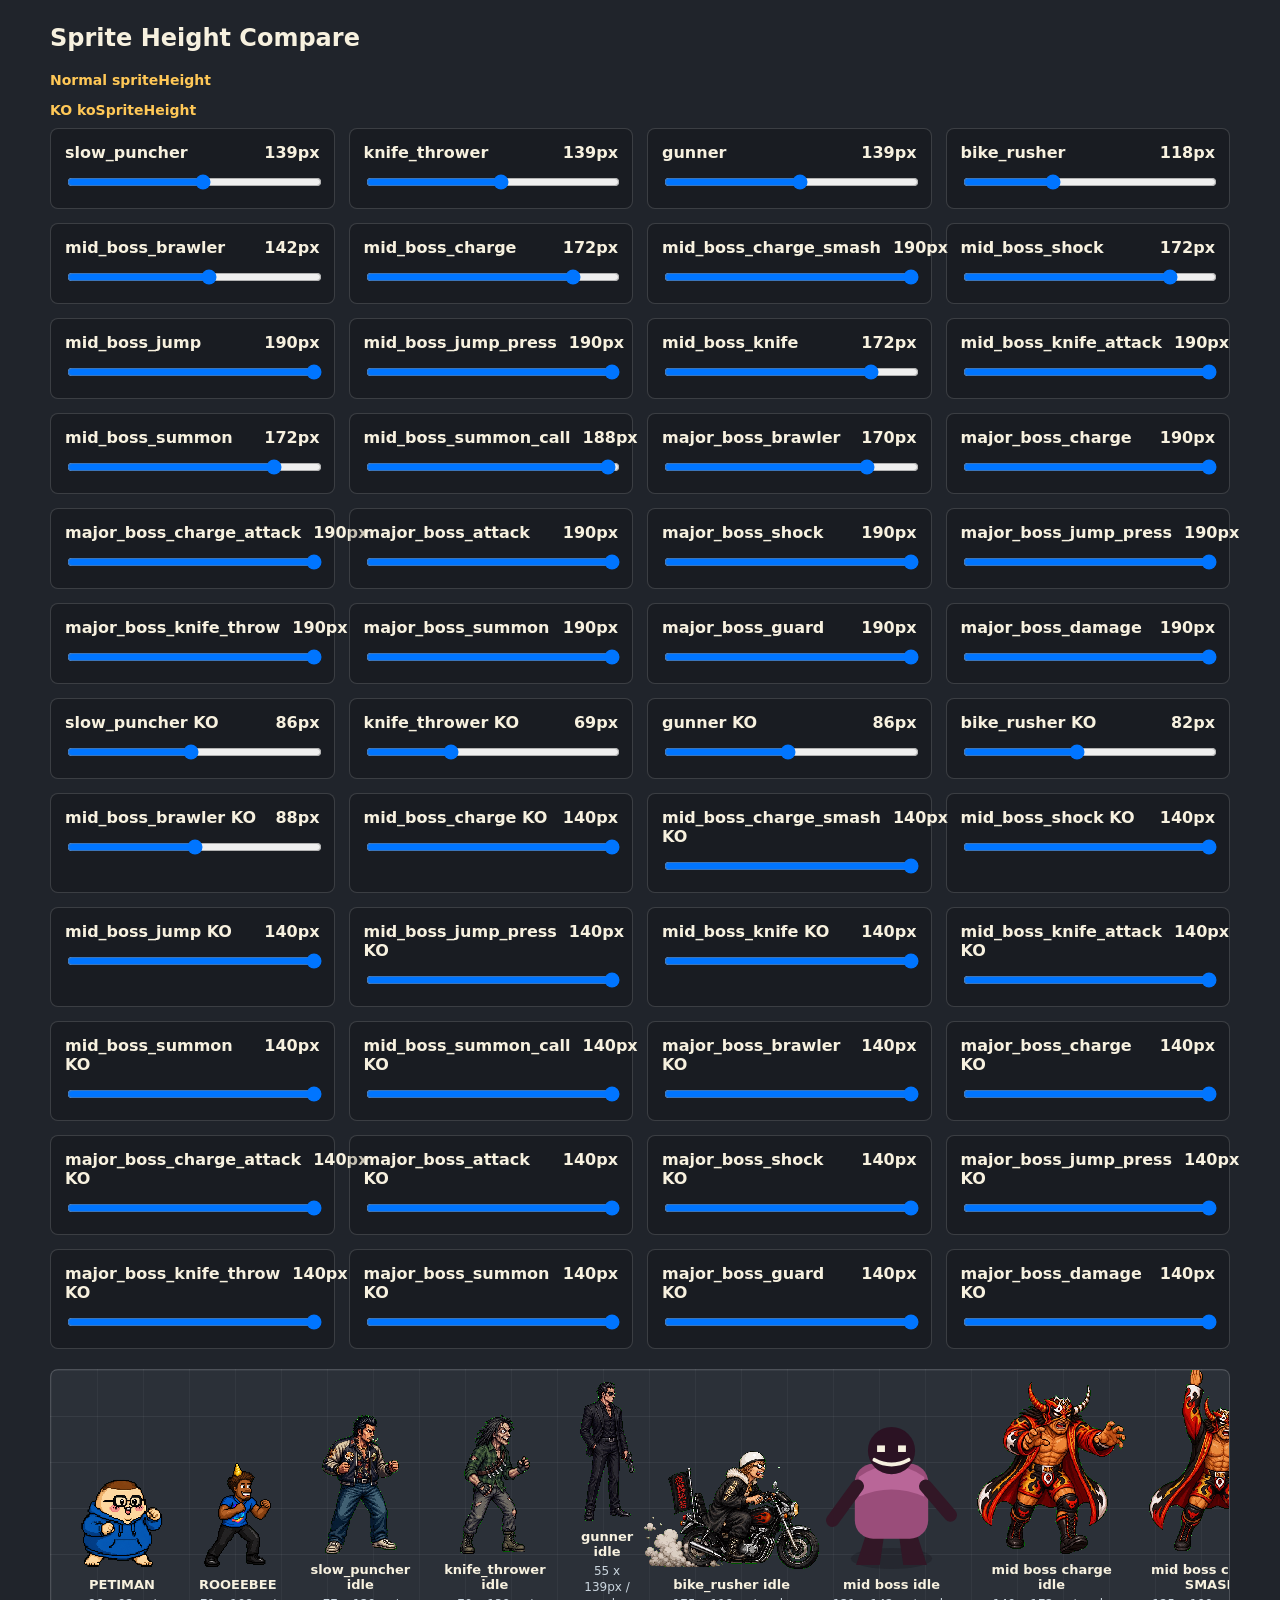
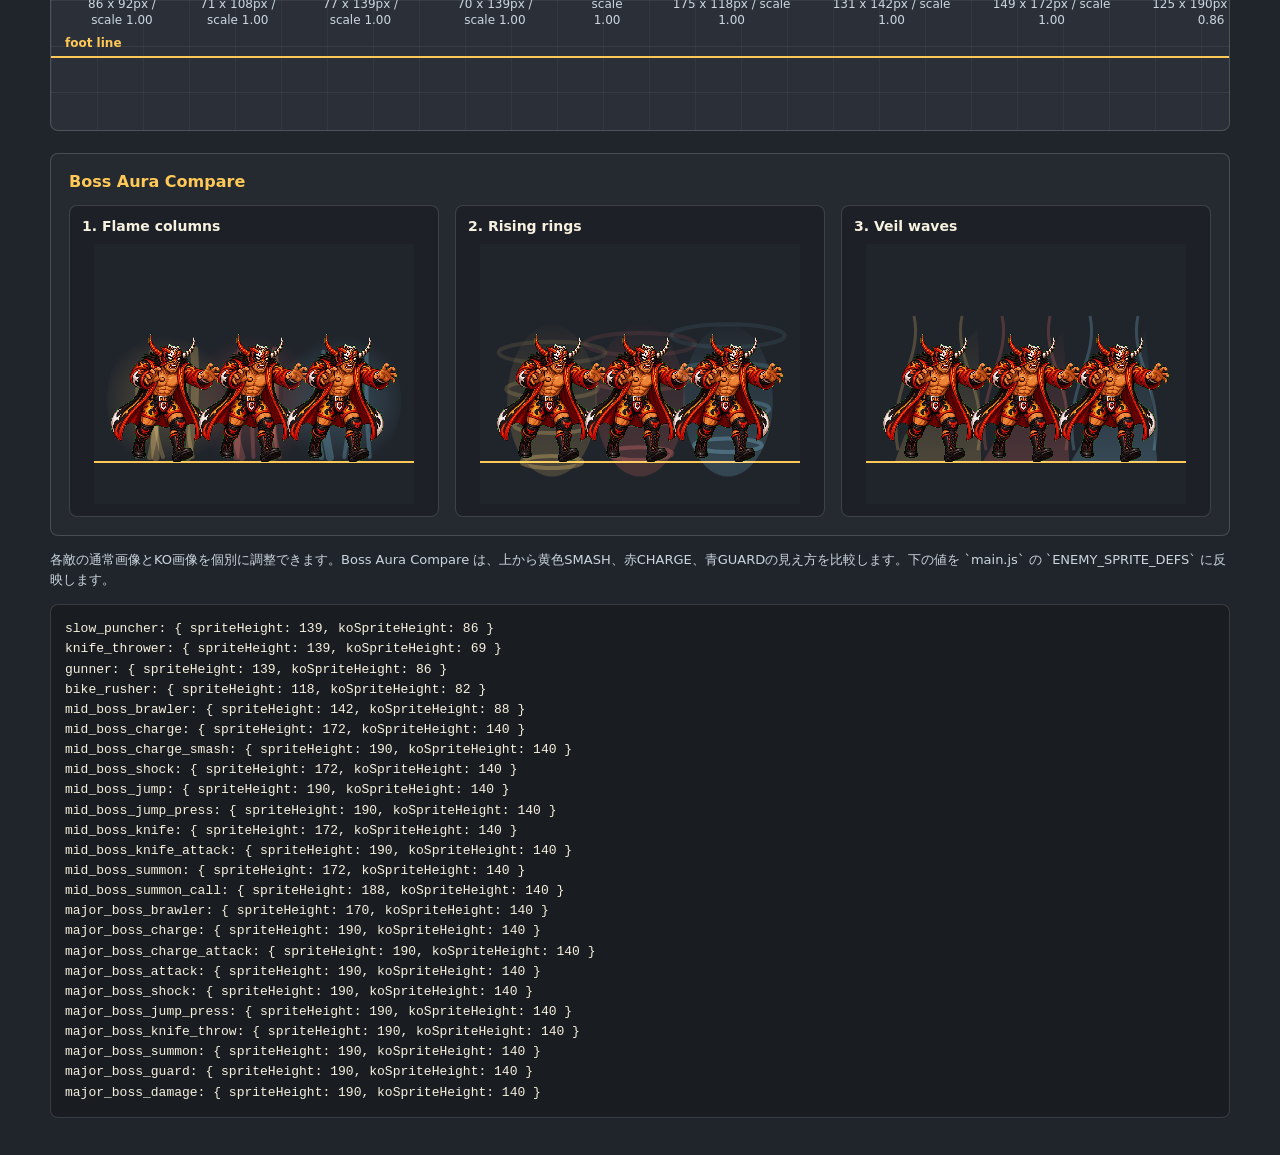
==== commit 04ded082: "Add stage select progression" ====
--- a/sprite-height-compare.html
+++ b/sprite-height-compare.html
@@ -364,6 +364,14 @@
           height: 170,
         },
         {
+          name: "major boss charge",
+          kind: "enemy",
+          enemy: "major_boss_charge",
+          control: "major_boss_charge",
+          path: "assets/sprites/enemy/major_boss/major_boss_charge.png",
+          height: 190,
+        },
+        {
           name: "major boss shock",
           kind: "enemy",
           enemy: "major_boss_shock",
@@ -380,12 +388,52 @@
           height: 205,
         },
         {
+          name: "major boss attack",
+          kind: "enemy",
+          enemy: "major_boss_attack",
+          control: "major_boss_attack",
+          path: "assets/sprites/enemy/major_boss/major_boss_attack.png",
+          height: 190,
+        },
+        {
+          name: "major boss jump press",
+          kind: "enemy",
+          enemy: "major_boss_jump_press",
+          control: "major_boss_jump_press",
+          path: "assets/sprites/enemy/major_boss/major_boss_jump_press.png",
+          height: 205,
+        },
+        {
+          name: "major boss knife throw",
+          kind: "enemy",
+          enemy: "major_boss_knife_throw",
+          control: "major_boss_knife_throw",
+          path: "assets/sprites/enemy/major_boss/major_boss_knife_throw.png",
+          height: 190,
+        },
+        {
           name: "major boss summon",
           kind: "enemy",
           enemy: "major_boss_summon",
           control: "major_boss_summon",
           path: "assets/sprites/enemy/major_boss/major_boss_summon.png",
           height: 205,
+        },
+        {
+          name: "major boss guard",
+          kind: "enemy",
+          enemy: "major_boss_guard",
+          control: "major_boss_guard",
+          path: "assets/sprites/enemy/major_boss/major_boss_guard.png",
+          height: 190,
+        },
+        {
+          name: "major boss damage",
+          kind: "enemy",
+          enemy: "major_boss_damage",
+          control: "major_boss_damage",
+          path: "assets/sprites/enemy/major_boss/major_boss_damage.png",
+          height: 190,
         },
         {
           name: "slow_puncher KO",
@@ -503,9 +551,15 @@
         mid_boss_summon: { spriteHeight: 172, koSpriteHeight: 140 },
         mid_boss_summon_call: { spriteHeight: 188, koSpriteHeight: 140 },
         major_boss_brawler: { spriteHeight: 170, koSpriteHeight: 140 },
+        major_boss_charge: { spriteHeight: 190, koSpriteHeight: 140 },
         major_boss_charge_attack: { spriteHeight: 205, koSpriteHeight: 140 },
+        major_boss_attack: { spriteHeight: 190, koSpriteHeight: 140 },
         major_boss_shock: { spriteHeight: 205, koSpriteHeight: 140 },
+        major_boss_jump_press: { spriteHeight: 205, koSpriteHeight: 140 },
+        major_boss_knife_throw: { spriteHeight: 190, koSpriteHeight: 140 },
         major_boss_summon: { spriteHeight: 205, koSpriteHeight: 140 },
+        major_boss_guard: { spriteHeight: 190, koSpriteHeight: 140 },
+        major_boss_damage: { spriteHeight: 190, koSpriteHeight: 140 },
       };
 
       function loadImage(path) {
